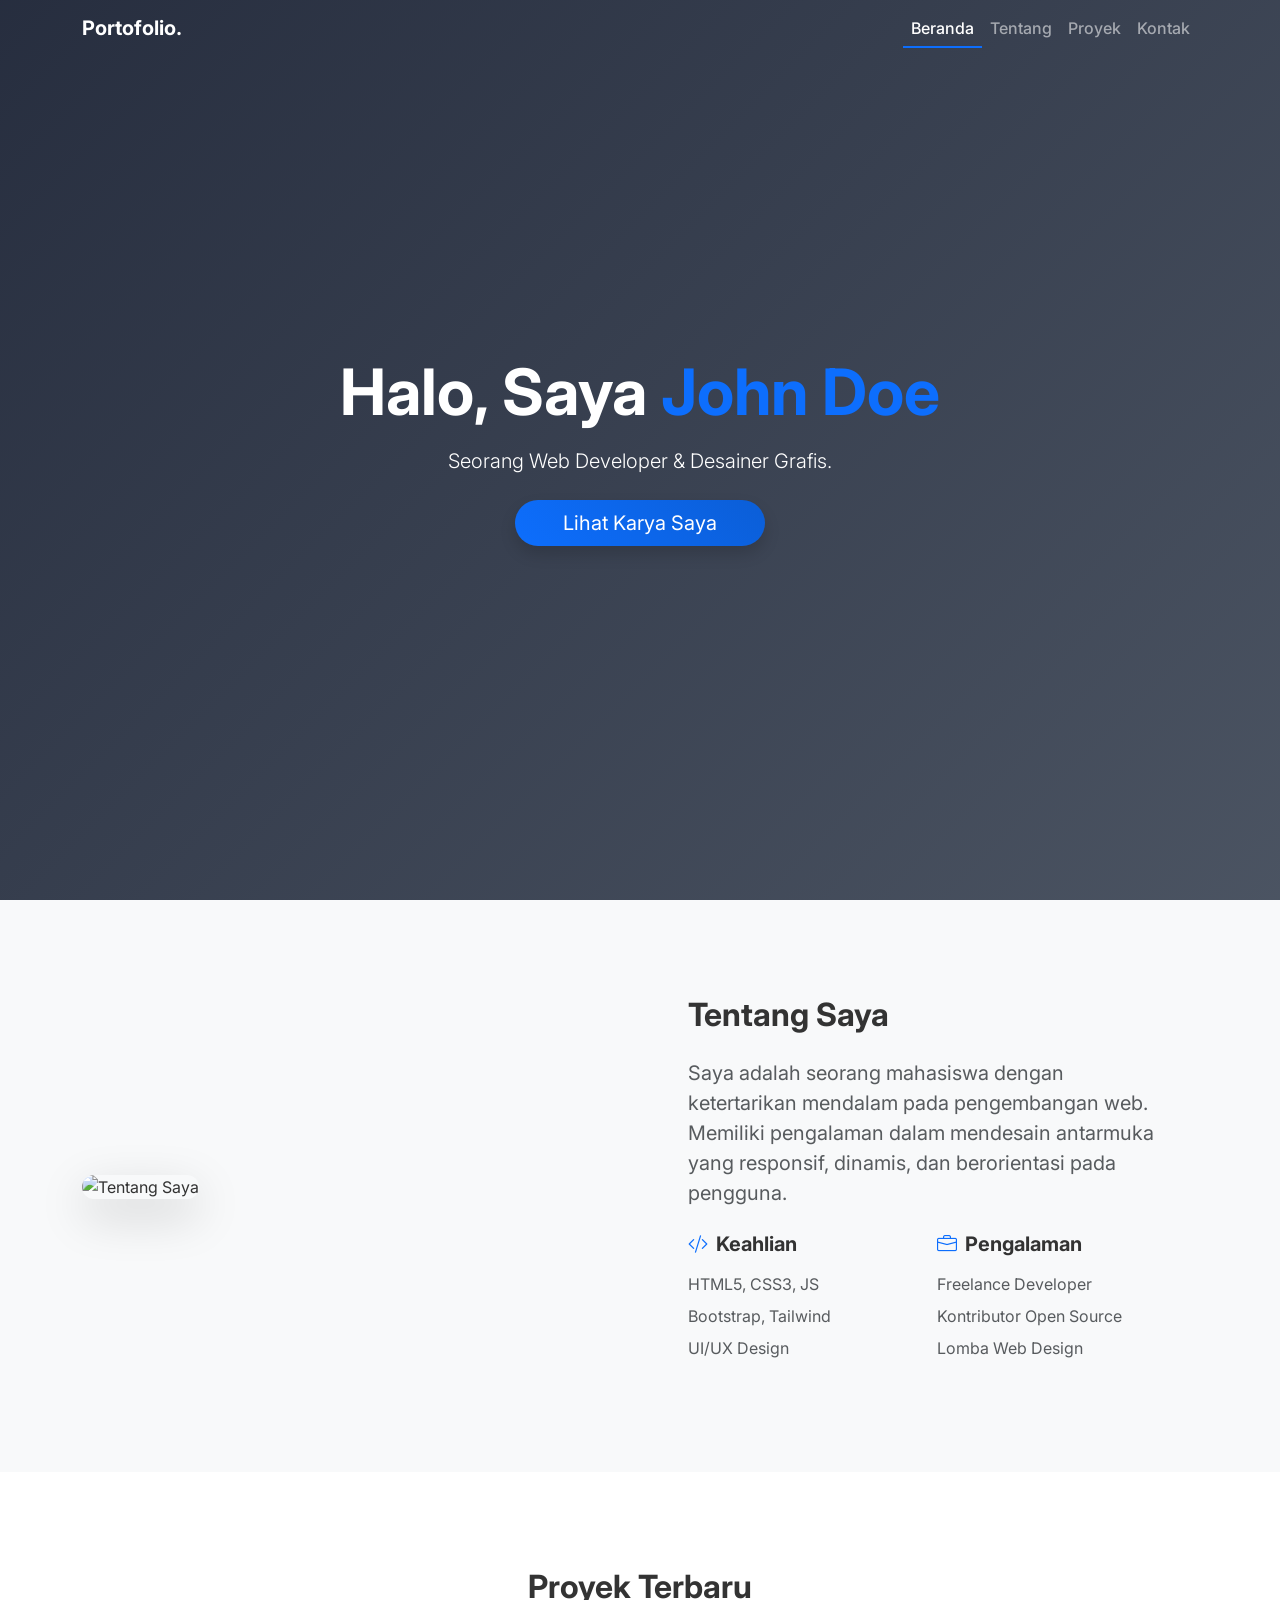
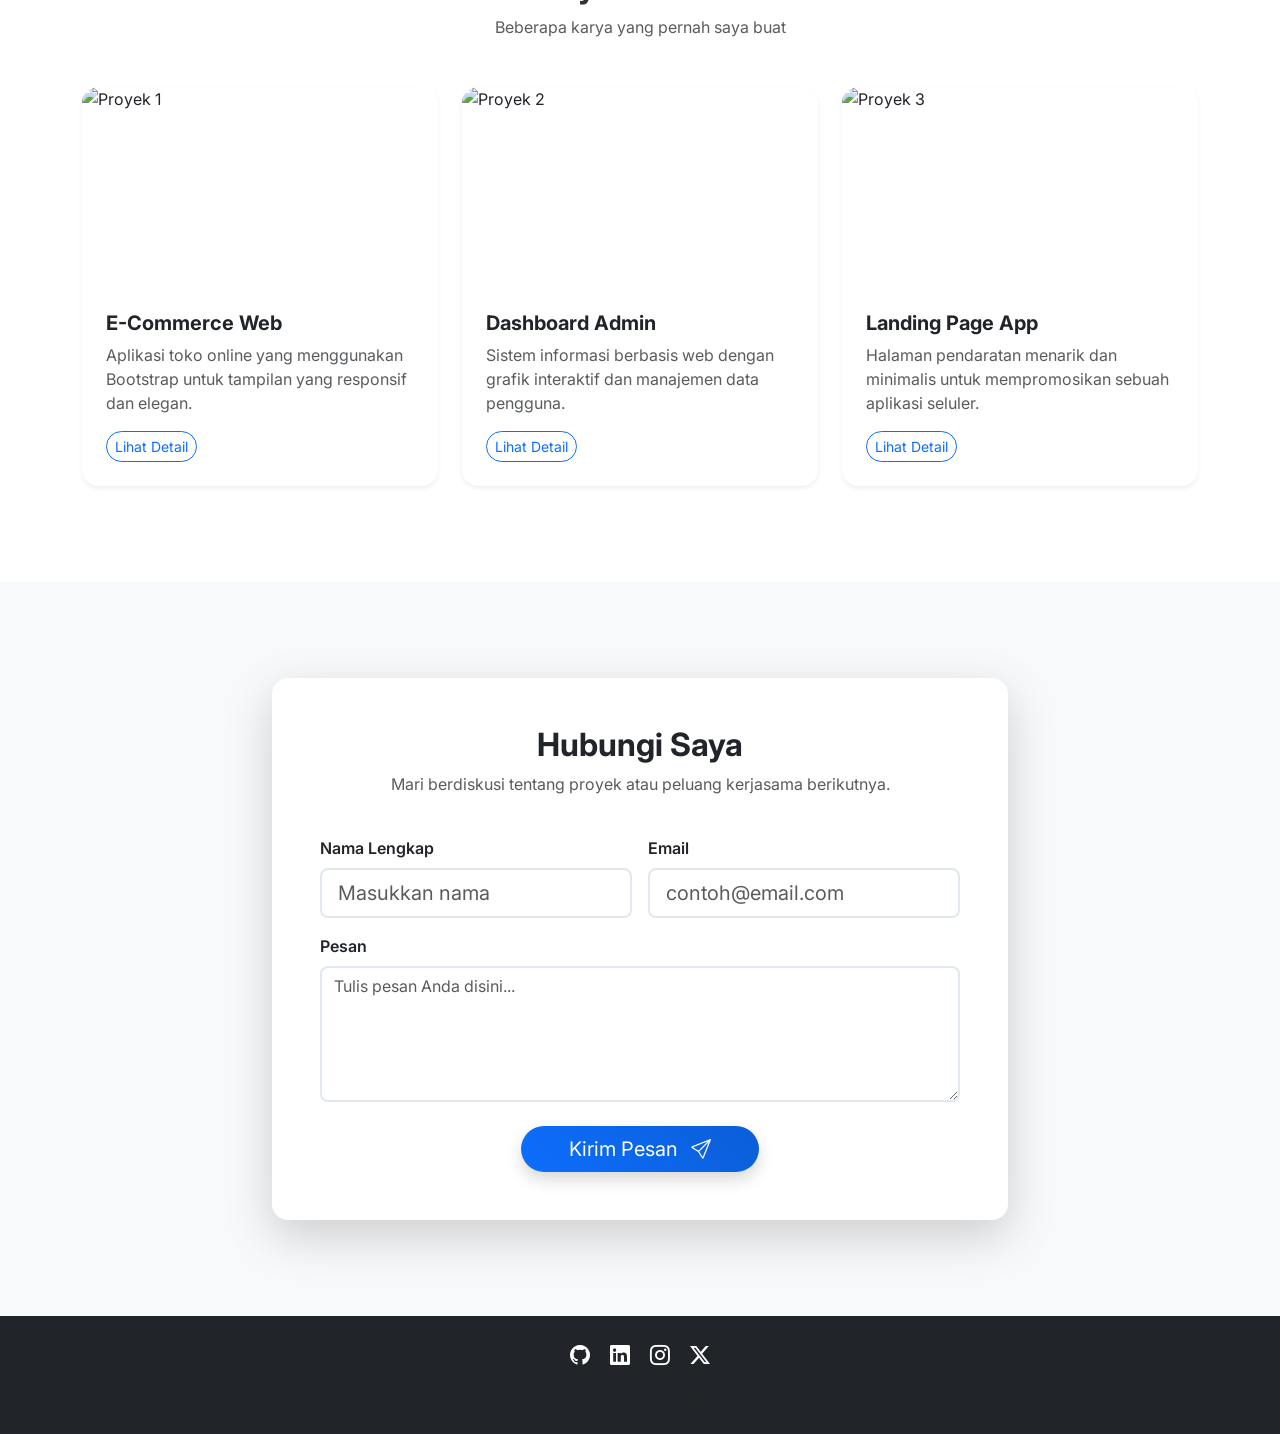
==== tugas-bs/index.html @ e0a5e1d2 "bootstrap" ====
<!DOCTYPE html>
<html lang="id">
<head>
    <meta charset="UTF-8">
    <meta name="viewport" content="width=device-width, initial-scale=1.0">
    <title>Portofolio Pribadi</title>
    <!-- Bootstrap CSS -->
    <link href="https://cdn.jsdelivr.net/npm/bootstrap@5.3.3/dist/css/bootstrap.min.css" rel="stylesheet">
    <!-- Google Fonts -->
    <link href="https://fonts.googleapis.com/css2?family=Inter:wght@300;400;600;700&display=swap" rel="stylesheet">
    <!-- Bootstrap Icons -->
    <link href="https://cdn.jsdelivr.net/npm/bootstrap-icons@1.11.3/font/bootstrap-icons.min.css" rel="stylesheet">
    <!-- AOS CSS for animations -->
    <link href="https://unpkg.com/aos@2.3.1/dist/aos.css" rel="stylesheet">
    <!-- Custom CSS -->
    <link rel="stylesheet" href="style.css">
</head>
<body data-bs-spy="scroll" data-bs-target=".navbar" data-bs-offset="70">

    <!-- Navbar -->
    <nav class="navbar navbar-expand-lg navbar-dark bg-dark fixed-top shadow-sm">
        <div class="container">
            <a class="navbar-brand fw-bold" href="#">Portofolio.</a>
            <button class="navbar-toggler" type="button" data-bs-toggle="collapse" data-bs-target="#navbarNav" aria-controls="navbarNav" aria-expanded="false" aria-label="Toggle navigation">
                <span class="navbar-toggler-icon"></span>
            </button>
            <div class="collapse navbar-collapse" id="navbarNav">
                <ul class="navbar-nav ms-auto">
                    <li class="nav-item">
                        <a class="nav-link active" href="#home">Beranda</a>
                    </li>
                    <li class="nav-item">
                        <a class="nav-link" href="#about">Tentang</a>
                    </li>
                    <li class="nav-item">
                        <a class="nav-link" href="#projects">Proyek</a>
                    </li>
                    <li class="nav-item">
                        <a class="nav-link" href="#contact">Kontak</a>
                    </li>
                </ul>
            </div>
        </div>
    </nav>

    <!-- Hero Section -->
    <section id="home" class="hero-section d-flex align-items-center text-white text-center">
        <div class="container flex-column d-flex align-items-center justify-content-center h-100 position-relative z-1">
            <h1 class="display-3 fw-bold mb-3 slide-up">Halo, Saya <span class="text-primary">John Doe</span></h1>
            <p class="lead mb-4 slide-up delay-1">Seorang Web Developer & Desainer Grafis.</p>
            <a href="#projects" class="btn btn-primary btn-lg rounded-pill px-5 slide-up delay-2 shadow">Lihat Karya Saya</a>
        </div>
        <div class="overlay"></div>
    </section>

    <!-- About Section -->
    <section id="about" class="py-5 bg-light">
        <div class="container py-5">
            <div class="row align-items-center">
                <div class="col-md-6 mb-4 mb-md-0" data-aos="fade-right">
                    <img src="https://images.unsplash.com/photo-1517694712202-14dd9538aa97?ixlib=rb-4.0.3&auto=format&fit=crop&w=600&q=80" alt="Tentang Saya" class="img-fluid rounded-4 shadow-lg">
                </div>
                <div class="col-md-6 px-md-5" data-aos="fade-left">
                    <h2 class="fw-bold mb-4">Tentang Saya</h2>
                    <p class="text-muted fs-5">Saya adalah seorang mahasiswa dengan ketertarikan mendalam pada pengembangan web. Memiliki pengalaman dalam mendesain antarmuka yang responsif, dinamis, dan berorientasi pada pengguna.</p>
                    <div class="row mt-4">
                        <div class="col-6">
                            <h4 class="fw-bold fs-5"><i class="bi bi-code-slash text-primary me-2"></i>Keahlian</h4>
                            <ul class="list-unstyled text-muted mt-3">
                                <li class="mb-2">HTML5, CSS3, JS</li>
                                <li class="mb-2">Bootstrap, Tailwind</li>
                                <li class="mb-2">UI/UX Design</li>
                            </ul>
                        </div>
                        <div class="col-6">
                            <h4 class="fw-bold fs-5"><i class="bi bi-briefcase text-primary me-2"></i>Pengalaman</h4>
                            <ul class="list-unstyled text-muted mt-3">
                                <li class="mb-2">Freelance Developer</li>
                                <li class="mb-2">Kontributor Open Source</li>
                                <li class="mb-2">Lomba Web Design</li>
                            </ul>
                        </div>
                    </div>
                </div>
            </div>
        </div>
    </section>

    <!-- Projects Section -->
    <section id="projects" class="py-5">
        <div class="container py-5">
            <div class="text-center mb-5">
                <h2 class="fw-bold">Proyek Terbaru</h2>
                <p class="text-muted">Beberapa karya yang pernah saya buat</p>
            </div>
            <div class="row g-4">
                <!-- Project 1 -->
                <div class="col-md-4" data-aos="fade-up" data-aos-delay="100">
                    <div class="card h-100 border-0 shadow-sm project-card rounded-4 overflow-hidden">
                        <img src="https://images.unsplash.com/photo-1498050108023-c5249f4df085?ixlib=rb-4.0.3&auto=format&fit=crop&w=600&q=80" class="card-img-top" alt="Proyek 1">
                        <div class="card-body p-4">
                            <h5 class="card-title fw-bold">E-Commerce Web</h5>
                            <p class="card-text text-muted">Aplikasi toko online yang menggunakan Bootstrap untuk tampilan yang responsif dan elegan.</p>
                            <a href="#" class="btn btn-outline-primary rounded-pill btn-sm">Lihat Detail</a>
                        </div>
                    </div>
                </div>
                <!-- Project 2 -->
                <div class="col-md-4" data-aos="fade-up" data-aos-delay="200">
                    <div class="card h-100 border-0 shadow-sm project-card rounded-4 overflow-hidden">
                        <img src="https://images.unsplash.com/photo-1551288049-bebda4e38f71?ixlib=rb-4.0.3&auto=format&fit=crop&w=600&q=80" class="card-img-top" alt="Proyek 2">
                        <div class="card-body p-4">
                            <h5 class="card-title fw-bold">Dashboard Admin</h5>
                            <p class="card-text text-muted">Sistem informasi berbasis web dengan grafik interaktif dan manajemen data pengguna.</p>
                            <a href="#" class="btn btn-outline-primary rounded-pill btn-sm">Lihat Detail</a>
                        </div>
                    </div>
                </div>
                <!-- Project 3 -->
                <div class="col-md-4" data-aos="fade-up" data-aos-delay="300">
                    <div class="card h-100 border-0 shadow-sm project-card rounded-4 overflow-hidden">
                        <img src="https://images.unsplash.com/photo-1555066931-4365d14bab8c?ixlib=rb-4.0.3&auto=format&fit=crop&w=600&q=80" class="card-img-top" alt="Proyek 3">
                        <div class="card-body p-4">
                            <h5 class="card-title fw-bold">Landing Page App</h5>
                            <p class="card-text text-muted">Halaman pendaratan menarik dan minimalis untuk mempromosikan sebuah aplikasi seluler.</p>
                            <a href="#" class="btn btn-outline-primary rounded-pill btn-sm">Lihat Detail</a>
                        </div>
                    </div>
                </div>
            </div>
        </div>
    </section>

    <!-- Contact Section -->
    <section id="contact" class="py-5 bg-light">
        <div class="container py-5">
            <div class="row justify-content-center">
                <div class="col-lg-8" data-aos="zoom-in">
                    <div class="card border-0 shadow-lg rounded-4 p-4 p-md-5">
                        <div class="text-center mb-4">
                            <h2 class="fw-bold">Hubungi Saya</h2>
                            <p class="text-muted">Mari berdiskusi tentang proyek atau peluang kerjasama berikutnya.</p>
                        </div>
                        <form>
                            <div class="row g-3">
                                <div class="col-md-6">
                                    <label for="name" class="form-label fw-semibold">Nama Lengkap</label>
                                    <input type="text" class="form-control form-control-lg rounded-3" id="name" placeholder="Masukkan nama" required>
                                </div>
                                <div class="col-md-6">
                                    <label for="email" class="form-label fw-semibold">Email</label>
                                    <input type="email" class="form-control form-control-lg rounded-3" id="email" placeholder="contoh@email.com" required>
                                </div>
                                <div class="col-12">
                                    <label for="message" class="form-label fw-semibold">Pesan</label>
                                    <textarea class="form-control rounded-3" id="message" rows="5" placeholder="Tulis pesan Anda disini..." required></textarea>
                                </div>
                                <div class="col-12 text-center mt-4">
                                    <button type="submit" class="btn btn-primary btn-lg rounded-pill px-5 shadow">Kirim Pesan <i class="bi bi-send ms-2"></i></button>
                                </div>
                            </div>
                        </form>
                    </div>
                </div>
            </div>
        </div>
    </section>

    <!-- Footer -->
    <footer class="bg-dark text-white py-4 text-center">
        <div class="container">
            <div class="mb-3">
                <a href="#" class="text-white mx-2 fs-5"><i class="bi bi-github"></i></a>
                <a href="#" class="text-white mx-2 fs-5"><i class="bi bi-linkedin"></i></a>
                <a href="#" class="text-white mx-2 fs-5"><i class="bi bi-instagram"></i></a>
                <a href="#" class="text-white mx-2 fs-5"><i class="bi bi-twitter-x"></i></a>
            </div>
            <p class="mb-0 text-muted">&copy; 2026 Portofolio John Doe. Dilindungi Hak Cipta.</p>
        </div>
    </footer>

    <!-- Bootstrap Bundle with Popper -->
    <script src="https://cdn.jsdelivr.net/npm/bootstrap@5.3.3/dist/js/bootstrap.bundle.min.js"></script>
    <!-- AOS JS for animations -->
    <script src="https://unpkg.com/aos@2.3.1/dist/aos.js"></script>
    <script>
        // Initialize AOS
        AOS.init({
            duration: 800,
            once: true,
            offset: 100
        });
    </script>
    
    <!-- Smooth Scroll Custom Script -->
    <script>
        // Navbar transparency change on scroll
        window.addEventListener('scroll', function() {
            var navbar = document.querySelector('.navbar');
            if (window.scrollY > 50) {
                navbar.classList.add('bg-dark', 'shadow-sm');
                navbar.classList.remove('bg-transparent');
            } else {
                navbar.classList.remove('bg-dark', 'shadow-sm');
            }
        });
    </script>
</body>
</html>
---- tugas-bs/style.css ----
/* Base & Typography */
body {
    font-family: 'Inter', sans-serif;
    scroll-behavior: smooth;
    color: #333;
}

/* Nav */
.navbar {
    transition: all 0.3s ease-in-out;
}

.nav-link {
    font-weight: 500;
}

.navbar-nav .nav-link {
    position: relative;
}

.navbar-nav .nav-link::after {
    content: '';
    position: absolute;
    width: 0;
    height: 2px;
    bottom: 0;
    left: 0;
    background-color: #0d6efd;
    transition: width 0.3s ease;
}

.navbar-nav .nav-link:hover::after,
.navbar-nav .nav-link.active::after {
    width: 100%;
}

/* Hero Section */
.hero-section {
    height: 100vh;
    background: url('https://images.unsplash.com/photo-1550439062-609e1531270e?ixlib=rb-4.0.3&auto=format&fit=crop&w=1920&q=80') no-repeat center center/cover;
    position: relative;
    overflow: hidden;
}

.hero-section::before {
    content: '';
    position: absolute;
    top: 0;
    left: 0;
    width: 100%;
    height: 100%;
    background: linear-gradient(135deg, rgba(15, 23, 42, 0.9) 0%, rgba(30, 41, 59, 0.8) 100%);
    z-index: 0;
}

.hero-section .container {
    z-index: 1;
}

/* Animations */
.slide-up {
    animation: slideUp 1s ease forwards;
    opacity: 0;
    transform: translateY(30px);
}

.delay-1 {
    animation-delay: 0.2s;
}

.delay-2 {
    animation-delay: 0.4s;
}

@keyframes slideUp {
    to {
        opacity: 1;
        transform: translateY(0);
    }
}

/* Projects Card Hover Effect */
.project-card {
    transition: transform 0.3s ease, box-shadow 0.3s ease;
}

.project-card:hover {
    transform: translateY(-10px);
    box-shadow: 0 1rem 3rem rgba(0,0,0,.15)!important;
}

.card-img-top {
    height: 200px;
    object-fit: cover;
    transition: transform 0.5s ease;
}

.project-card:hover .card-img-top {
    transform: scale(1.05);
}

/* Custom Primary Button */
.btn-primary {
    background: linear-gradient(45deg, #0d6efd, #0b5ed7);
    border: none;
    transition: all 0.3s ease;
}

.btn-primary:hover {
    box-shadow: 0 0.5rem 1rem rgba(13, 110, 253, 0.4);
    transform: translateY(-2px);
    background: linear-gradient(45deg, #0b5ed7, #0a58ca);
}

/* Interactive inputs */
.form-control {
    border: 2px solid #e2e8f0;
    transition: border-color 0.3s ease, box-shadow 0.3s ease;
}

.form-control:focus {
    border-color: #0d6efd;
    box-shadow: 0 0 0 0.25rem rgba(13, 110, 253, 0.15);
}

/* Footer Icons */
footer a i {
    transition: color 0.3s ease, transform 0.3s ease;
    display: inline-block;
}

footer a:hover i {
    color: #4dabf7;
    transform: translateY(-3px) scale(1.1);
}
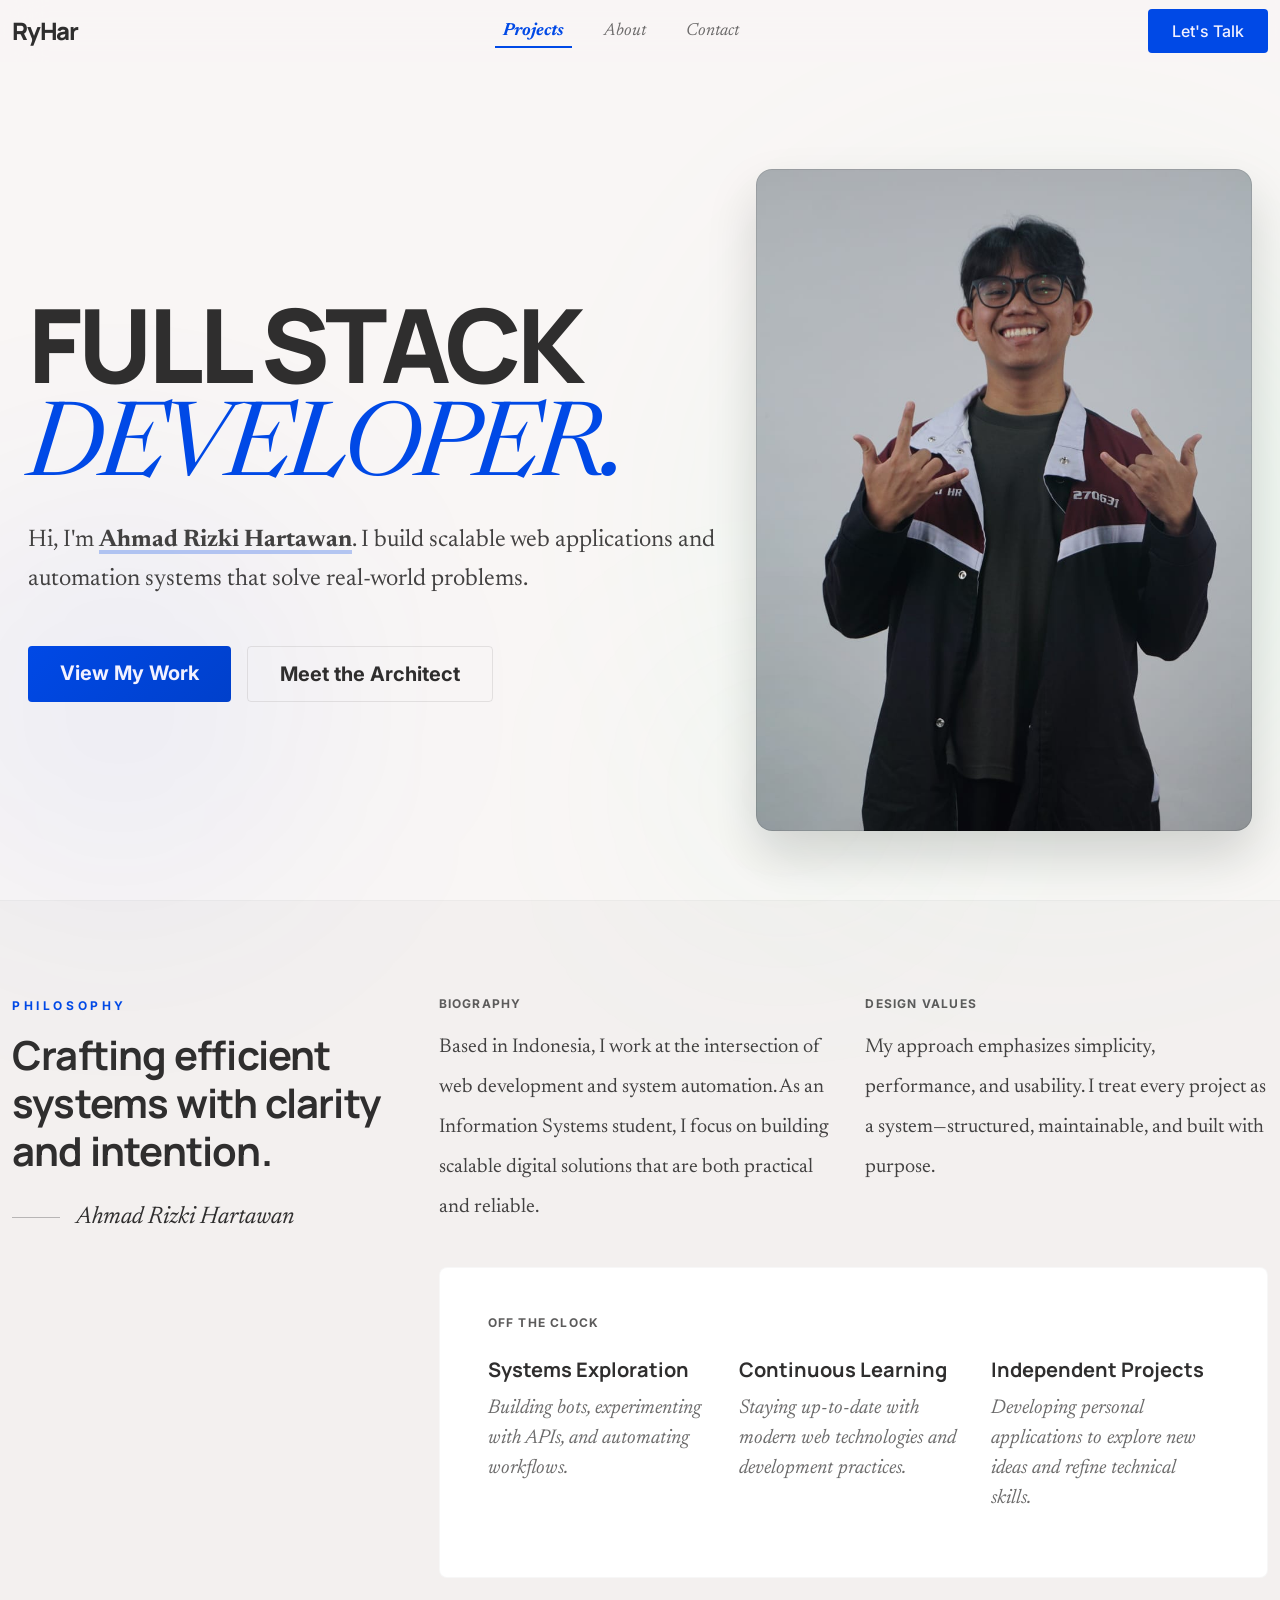
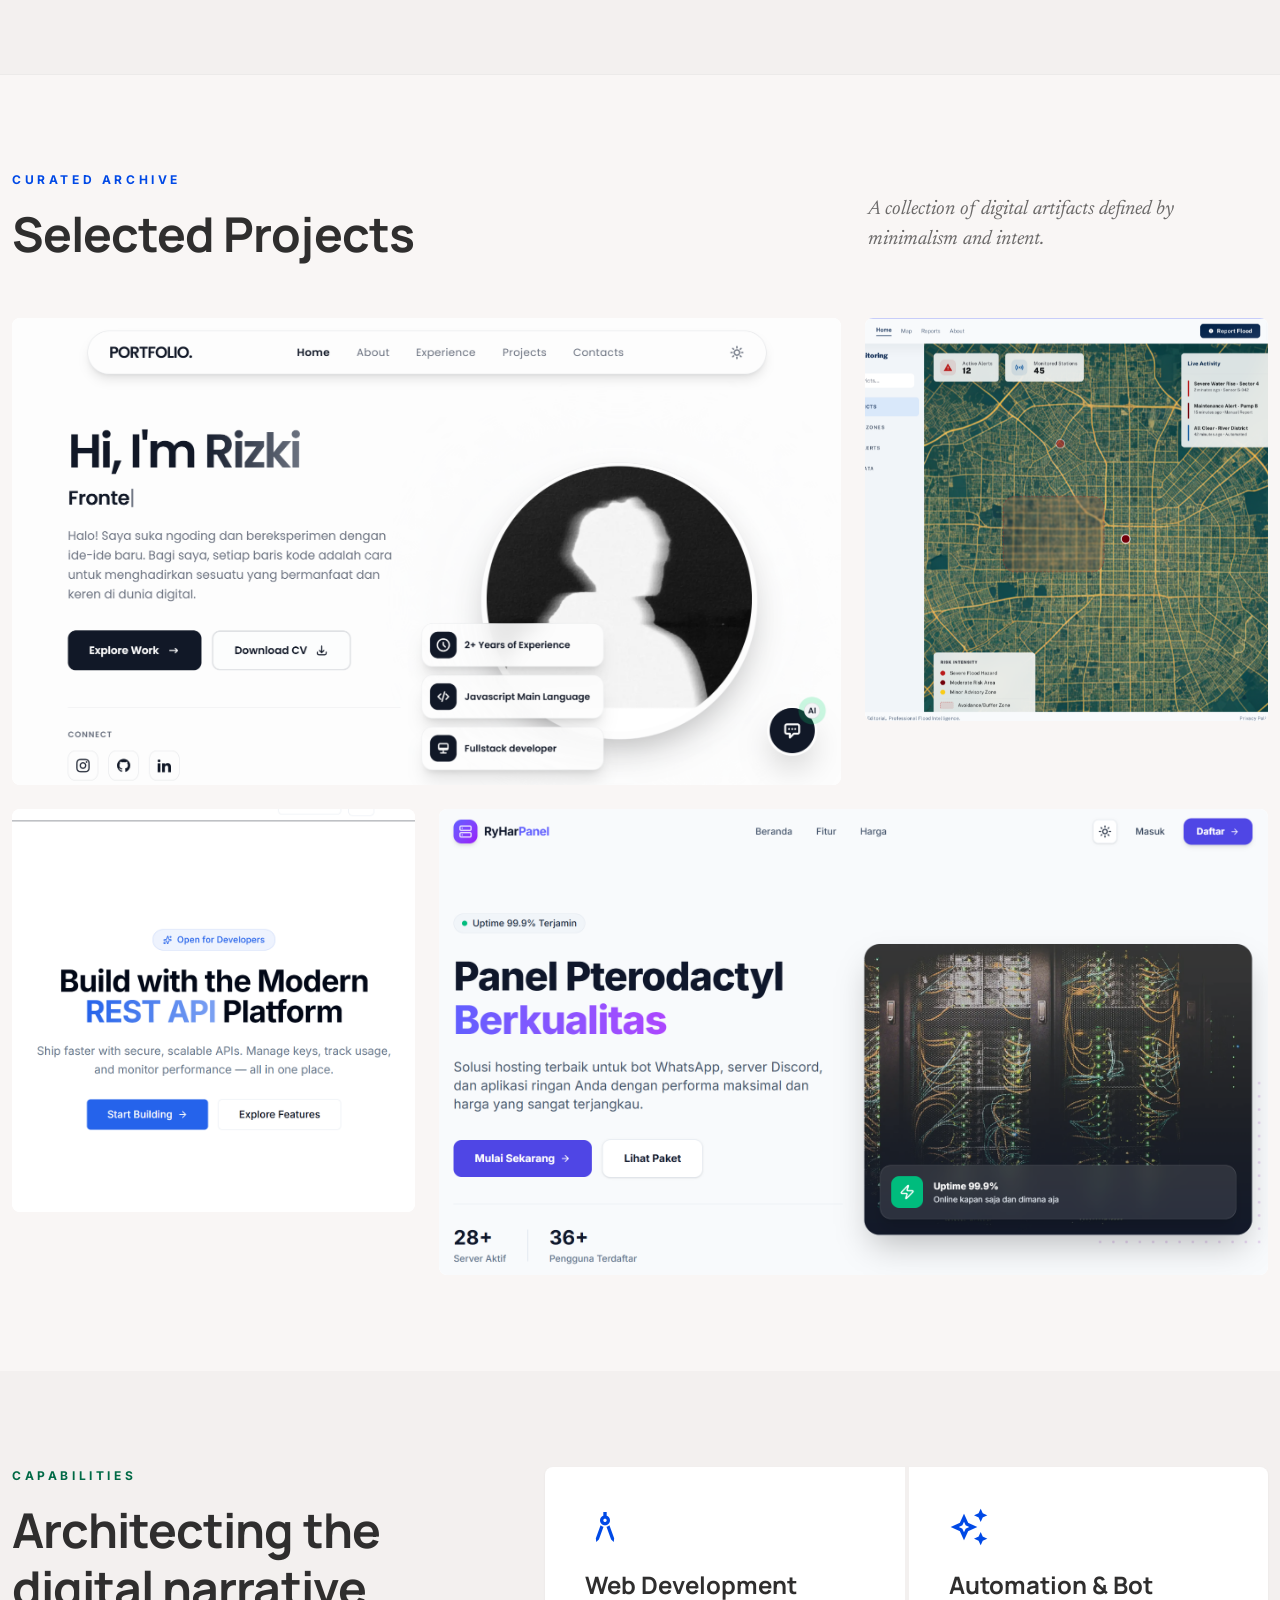
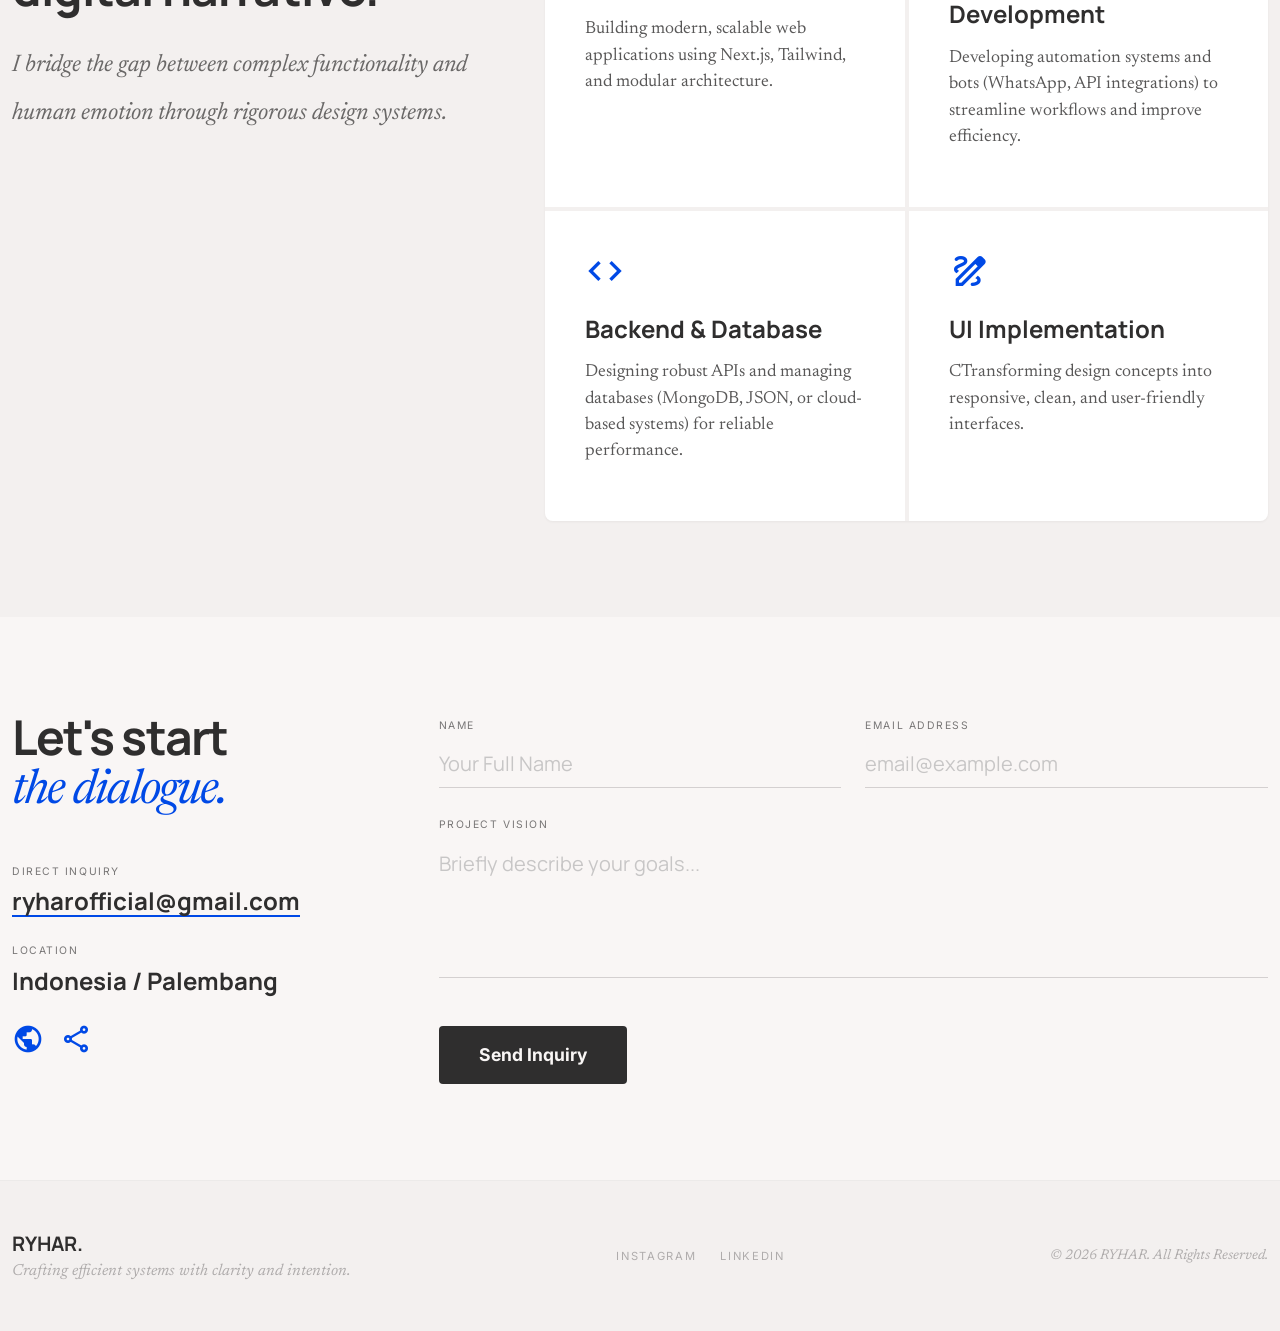
==== commit 26513244: "Tugas Portofolio" ====
--- a/tugas-bs/index.html
+++ b/tugas-bs/index.html
@@ -1,209 +1,297 @@
-<!DOCTYPE html>
-<html lang="id">
-<head>
-    <meta charset="UTF-8">
-    <meta name="viewport" content="width=device-width, initial-scale=1.0">
-    <title>Portofolio Pribadi</title>
-    <!-- Bootstrap CSS -->
-    <link href="https://cdn.jsdelivr.net/npm/bootstrap@5.3.3/dist/css/bootstrap.min.css" rel="stylesheet">
-    <!-- Google Fonts -->
-    <link href="https://fonts.googleapis.com/css2?family=Inter:wght@300;400;600;700&display=swap" rel="stylesheet">
-    <!-- Bootstrap Icons -->
-    <link href="https://cdn.jsdelivr.net/npm/bootstrap-icons@1.11.3/font/bootstrap-icons.min.css" rel="stylesheet">
-    <!-- AOS CSS for animations -->
-    <link href="https://unpkg.com/aos@2.3.1/dist/aos.css" rel="stylesheet">
-    <!-- Custom CSS -->
-    <link rel="stylesheet" href="style.css">
-</head>
-<body data-bs-spy="scroll" data-bs-target=".navbar" data-bs-offset="70">
-
+<!doctype html>
+<html lang="en">
+  <head>
+    <meta charset="UTF-8" />
+    <meta name="viewport" content="width=device-width, initial-scale=1.0" />
+    <title>RyHar | Portofolio Website</title>
+    <link href="https://cdn.jsdelivr.net/npm/bootstrap@5.3.8/dist/css/bootstrap.min.css" rel="stylesheet" integrity="sha384-sRIl4kxILFvY47J16cr9ZwB07vP4J8+LH7qKQnuqkuIAvNWLzeN8tE5YBujZqJLB" crossorigin="anonymous" />
+    <link href="https://fonts.googleapis.com/css2?family=Manrope:wght@400;600;700;800&family=Newsreader:ital,opsz,wght@0,6..72,400;0,6..72,600;1,6..72,400&family=Inter:wght@400;500;600&family=Material+Symbols+Outlined:wght,FILL@100..700,0..1&display=swap" rel="stylesheet" />
+    <link rel="stylesheet" href="style.css" />
+  </head>
+  <body>
     <!-- Navbar -->
-    <nav class="navbar navbar-expand-lg navbar-dark bg-dark fixed-top shadow-sm">
-        <div class="container">
-            <a class="navbar-brand fw-bold" href="#">Portofolio.</a>
-            <button class="navbar-toggler" type="button" data-bs-toggle="collapse" data-bs-target="#navbarNav" aria-controls="navbarNav" aria-expanded="false" aria-label="Toggle navigation">
-                <span class="navbar-toggler-icon"></span>
-            </button>
-            <div class="collapse navbar-collapse" id="navbarNav">
-                <ul class="navbar-nav ms-auto">
-                    <li class="nav-item">
-                        <a class="nav-link active" href="#home">Beranda</a>
-                    </li>
-                    <li class="nav-item">
-                        <a class="nav-link" href="#about">Tentang</a>
-                    </li>
-                    <li class="nav-item">
-                        <a class="nav-link" href="#projects">Proyek</a>
-                    </li>
-                    <li class="nav-item">
-                        <a class="nav-link" href="#contact">Kontak</a>
-                    </li>
-                </ul>
-            </div>
-        </div>
+    <nav class="navbar navbar-expand-md navbar-archive fixed-top">
+      <div class="container" style="max-width: 1440px">
+        <a class="navbar-brand" href="#">RyHar</a>
+        <button class="navbar-toggler" type="button" data-bs-toggle="collapse" data-bs-target="#navbarNav" aria-controls="navbarNav" aria-expanded="false" aria-label="Toggle navigation">
+          <span class="navbar-toggler-icon"></span>
+        </button>
+        <div class="collapse navbar-collapse" id="navbarNav">
+          <ul class="navbar-nav mx-auto gap-4">
+            <li class="nav-item">
+              <a class="nav-link active" href="#projects">Projects</a>
+            </li>
+            <li class="nav-item">
+              <a class="nav-link" href="#about">About</a>
+            </li>
+            <li class="nav-item">
+              <a class="nav-link" href="#contact">Contact</a>
+            </li>
+          </ul>
+          <a href="#contact" class="btn btn-nav">Let's Talk</a>
+        </div>
+      </div>
     </nav>
 
-    <!-- Hero Section -->
-    <section id="home" class="hero-section d-flex align-items-center text-white text-center">
-        <div class="container flex-column d-flex align-items-center justify-content-center h-100 position-relative z-1">
-            <h1 class="display-3 fw-bold mb-3 slide-up">Halo, Saya <span class="text-primary">John Doe</span></h1>
-            <p class="lead mb-4 slide-up delay-1">Seorang Web Developer & Desainer Grafis.</p>
-            <a href="#projects" class="btn btn-primary btn-lg rounded-pill px-5 slide-up delay-2 shadow">Lihat Karya Saya</a>
-        </div>
-        <div class="overlay"></div>
-    </section>
-
-    <!-- About Section -->
-    <section id="about" class="py-5 bg-light">
-        <div class="container py-5">
-            <div class="row align-items-center">
-                <div class="col-md-6 mb-4 mb-md-0" data-aos="fade-right">
-                    <img src="https://images.unsplash.com/photo-1517694712202-14dd9538aa97?ixlib=rb-4.0.3&auto=format&fit=crop&w=600&q=80" alt="Tentang Saya" class="img-fluid rounded-4 shadow-lg">
-                </div>
-                <div class="col-md-6 px-md-5" data-aos="fade-left">
-                    <h2 class="fw-bold mb-4">Tentang Saya</h2>
-                    <p class="text-muted fs-5">Saya adalah seorang mahasiswa dengan ketertarikan mendalam pada pengembangan web. Memiliki pengalaman dalam mendesain antarmuka yang responsif, dinamis, dan berorientasi pada pengguna.</p>
-                    <div class="row mt-4">
-                        <div class="col-6">
-                            <h4 class="fw-bold fs-5"><i class="bi bi-code-slash text-primary me-2"></i>Keahlian</h4>
-                            <ul class="list-unstyled text-muted mt-3">
-                                <li class="mb-2">HTML5, CSS3, JS</li>
-                                <li class="mb-2">Bootstrap, Tailwind</li>
-                                <li class="mb-2">UI/UX Design</li>
-                            </ul>
-                        </div>
-                        <div class="col-6">
-                            <h4 class="fw-bold fs-5"><i class="bi bi-briefcase text-primary me-2"></i>Pengalaman</h4>
-                            <ul class="list-unstyled text-muted mt-3">
-                                <li class="mb-2">Freelance Developer</li>
-                                <li class="mb-2">Kontributor Open Source</li>
-                                <li class="mb-2">Lomba Web Design</li>
-                            </ul>
-                        </div>
-                    </div>
-                </div>
-            </div>
-        </div>
-    </section>
-
-    <!-- Projects Section -->
-    <section id="projects" class="py-5">
-        <div class="container py-5">
-            <div class="text-center mb-5">
-                <h2 class="fw-bold">Proyek Terbaru</h2>
-                <p class="text-muted">Beberapa karya yang pernah saya buat</p>
-            </div>
-            <div class="row g-4">
-                <!-- Project 1 -->
-                <div class="col-md-4" data-aos="fade-up" data-aos-delay="100">
-                    <div class="card h-100 border-0 shadow-sm project-card rounded-4 overflow-hidden">
-                        <img src="https://images.unsplash.com/photo-1498050108023-c5249f4df085?ixlib=rb-4.0.3&auto=format&fit=crop&w=600&q=80" class="card-img-top" alt="Proyek 1">
-                        <div class="card-body p-4">
-                            <h5 class="card-title fw-bold">E-Commerce Web</h5>
-                            <p class="card-text text-muted">Aplikasi toko online yang menggunakan Bootstrap untuk tampilan yang responsif dan elegan.</p>
-                            <a href="#" class="btn btn-outline-primary rounded-pill btn-sm">Lihat Detail</a>
-                        </div>
-                    </div>
-                </div>
-                <!-- Project 2 -->
-                <div class="col-md-4" data-aos="fade-up" data-aos-delay="200">
-                    <div class="card h-100 border-0 shadow-sm project-card rounded-4 overflow-hidden">
-                        <img src="https://images.unsplash.com/photo-1551288049-bebda4e38f71?ixlib=rb-4.0.3&auto=format&fit=crop&w=600&q=80" class="card-img-top" alt="Proyek 2">
-                        <div class="card-body p-4">
-                            <h5 class="card-title fw-bold">Dashboard Admin</h5>
-                            <p class="card-text text-muted">Sistem informasi berbasis web dengan grafik interaktif dan manajemen data pengguna.</p>
-                            <a href="#" class="btn btn-outline-primary rounded-pill btn-sm">Lihat Detail</a>
-                        </div>
-                    </div>
-                </div>
-                <!-- Project 3 -->
-                <div class="col-md-4" data-aos="fade-up" data-aos-delay="300">
-                    <div class="card h-100 border-0 shadow-sm project-card rounded-4 overflow-hidden">
-                        <img src="https://images.unsplash.com/photo-1555066931-4365d14bab8c?ixlib=rb-4.0.3&auto=format&fit=crop&w=600&q=80" class="card-img-top" alt="Proyek 3">
-                        <div class="card-body p-4">
-                            <h5 class="card-title fw-bold">Landing Page App</h5>
-                            <p class="card-text text-muted">Halaman pendaratan menarik dan minimalis untuk mempromosikan sebuah aplikasi seluler.</p>
-                            <a href="#" class="btn btn-outline-primary rounded-pill btn-sm">Lihat Detail</a>
-                        </div>
-                    </div>
-                </div>
-            </div>
-        </div>
-    </section>
-
-    <!-- Contact Section -->
-    <section id="contact" class="py-5 bg-light">
-        <div class="container py-5">
-            <div class="row justify-content-center">
-                <div class="col-lg-8" data-aos="zoom-in">
-                    <div class="card border-0 shadow-lg rounded-4 p-4 p-md-5">
-                        <div class="text-center mb-4">
-                            <h2 class="fw-bold">Hubungi Saya</h2>
-                            <p class="text-muted">Mari berdiskusi tentang proyek atau peluang kerjasama berikutnya.</p>
-                        </div>
-                        <form>
-                            <div class="row g-3">
-                                <div class="col-md-6">
-                                    <label for="name" class="form-label fw-semibold">Nama Lengkap</label>
-                                    <input type="text" class="form-control form-control-lg rounded-3" id="name" placeholder="Masukkan nama" required>
-                                </div>
-                                <div class="col-md-6">
-                                    <label for="email" class="form-label fw-semibold">Email</label>
-                                    <input type="email" class="form-control form-control-lg rounded-3" id="email" placeholder="contoh@email.com" required>
-                                </div>
-                                <div class="col-12">
-                                    <label for="message" class="form-label fw-semibold">Pesan</label>
-                                    <textarea class="form-control rounded-3" id="message" rows="5" placeholder="Tulis pesan Anda disini..." required></textarea>
-                                </div>
-                                <div class="col-12 text-center mt-4">
-                                    <button type="submit" class="btn btn-primary btn-lg rounded-pill px-5 shadow">Kirim Pesan <i class="bi bi-send ms-2"></i></button>
-                                </div>
-                            </div>
-                        </form>
-                    </div>
-                </div>
-            </div>
-        </div>
-    </section>
+    <main>
+      <!-- Hero Section -->
+      <section class="hero-section d-flex align-items-center position-relative px-3">
+        <div class="container" style="max-width: 1440px">
+          <div class="row align-items-center gy-5">
+            <div class="col-lg-7 position-relative" style="z-index: 1">
+              <h1 class="hero-title mb-4">
+                FULL STACK <br />
+                <span class="accent">DEVELOPER.</span>
+              </h1>
+              <p class="hero-subtitle mb-5">
+                Hi, I'm
+                <span class="name-highlight">Ahmad Rizki Hartawan</span>. I build scalable web applications and automation systems that solve real-world problems.
+              </p>
+              <div class="d-flex flex-column flex-sm-row gap-3">
+                <a href="#projects" class="btn btn-primary-archive btn-lg text-center">View My Work</a>
+                <a href="#about" class="btn btn-outline-archive btn-lg text-center">Meet the Architect</a>
+              </div>
+            </div>
+            <div class="col-lg-5 position-relative" style="z-index: 1">
+              <div class="hero-image">
+                <img src="./image//hero.png" alt="Julian Thorne Professional Portrait" class="img-fluid" />
+                <div class="position-absolute top-0 start-0 w-100 h-100" style="box-shadow: inset 0 0 0 1px rgba(0, 0, 0, 0.1); border-radius: 1rem"></div>
+              </div>
+              <div class="hero-bg-blob" style="width: 8rem; height: 8rem; background: rgba(116, 251, 187, 0.2); bottom: -1.5rem; left: -1.5rem"></div>
+            </div>
+          </div>
+        </div>
+        <!-- Background blobs -->
+        <div class="hero-bg-blob" style="width: 600px; height: 600px; background: rgba(116, 251, 187, 0.1); right: -80px; top: 25%"></div>
+        <div class="hero-bg-blob" style="width: 400px; height: 400px; background: rgba(0, 73, 230, 0.05); left: -80px; bottom: 0"></div>
+      </section>
+
+      <!-- About Section -->
+      <section class="about-section py-5" id="about">
+        <div class="container py-5" style="max-width: 1440px">
+          <div class="row gy-5">
+            <div class="col-lg-4">
+              <div class="about-sticky" style="position: sticky; top: 8rem">
+                <span class="section-label d-block mb-3">Philosophy</span>
+                <h2 class="section-title display-6 mb-4">Crafting efficient systems with clarity and intention.</h2>
+                <div class="d-flex align-items-center gap-3">
+                  <div style="width: 3rem; height: 1px; background: var(--on-background); opacity: 0.3"></div>
+                  <p class="font-body fst-italic fs-4 mb-0">Ahmad Rizki Hartawan</p>
+                </div>
+              </div>
+            </div>
+            <div class="col-lg-8">
+              <div class="row gy-4 mb-4">
+                <div class="col-md-6">
+                  <h3 class="about-sub-title mb-3">Biography</h3>
+                  <p class="fs-5 lh-lg" style="opacity: 0.9">Based in Indonesia, I work at the intersection of web development and system automation. As an Information Systems student, I focus on building scalable digital solutions that are both practical and reliable.</p>
+                </div>
+                <div class="col-md-6">
+                  <h3 class="about-sub-title mb-3">Design Values</h3>
+                  <p class="fs-5 lh-lg" style="opacity: 0.9">My approach emphasizes simplicity, performance, and usability. I treat every project as a system—structured, maintainable, and built with purpose.</p>
+                </div>
+              </div>
+              <div class="about-card p-4 p-lg-5">
+                <h3 class="about-sub-title mb-4">Off the Clock</h3>
+                <div class="row gy-4">
+                  <div class="col-sm-4">
+                    <p class="font-headline fw-bold fs-5 mb-2">Systems Exploration</p>
+                    <p class="fst-italic fs-5" style="opacity: 0.7">Building bots, experimenting with APIs, and automating workflows.</p>
+                  </div>
+                  <div class="col-sm-4">
+                    <p class="font-headline fw-bold fs-5 mb-2">Continuous Learning</p>
+                    <p class="fst-italic fs-5" style="opacity: 0.7">Staying up-to-date with modern web technologies and development practices.</p>
+                  </div>
+                  <div class="col-sm-4">
+                    <p class="font-headline fw-bold fs-5 mb-2">Independent Projects</p>
+                    <p class="fst-italic fs-5" style="opacity: 0.7">Developing personal applications to explore new ideas and refine technical skills.</p>
+                  </div>
+                </div>
+              </div>
+            </div>
+          </div>
+        </div>
+      </section>
+
+      <!-- Selected Projects -->
+      <section class="py-5" id="projects" style="background: var(--surface)">
+        <div class="container py-5" style="max-width: 1440px">
+          <div class="d-flex flex-column flex-md-row justify-content-between align-items-md-end mb-5 gap-3">
+            <div style="max-width: 500px">
+              <span class="section-label d-block mb-3">Curated Archive</span>
+              <h2 class="section-title display-5">Selected Projects</h2>
+            </div>
+            <p class="fs-5 fst-italic" style="max-width: 400px; opacity: 0.7">A collection of digital artifacts defined by minimalism and intent.</p>
+          </div>
+          <div class="row g-4">
+            <!-- Project 1 (Large) -->
+            <a href="https://ryhar.my.id/" target="_blank" class="col-md-8">
+              <div class="project-card">
+                <div class="project-large overflow-hidden">
+                  <img src="./image/portofolio.png" alt="Clean minimalist web interface" />
+                </div>
+                <div class="project-overlay p-4 p-lg-5">
+                  <span class="project-tag mb-2">Portofolio Website</span>
+                  <h3 class="fs-2">Ahmad Rizki Hartawan</h3>
+                </div>
+              </div>
+            </a>
+            <!-- Project 2 (Small) -->
+            <a href="https://sibanjir.ryhar.my.id/" target="_blank" class="col-md-4">
+              <div class="project-card">
+                <div class="project-square overflow-hidden">
+                  <img src="./image/sibanjir.png" alt="Mobile app design" />
+                </div>
+                <div class="project-overlay">
+                  <span class="project-tag mb-2">SiBanjir Website</span>
+                  <h3 class="fs-4">SiBanjir</h3>
+                </div>
+              </div>
+            </a>
+            <!-- Project 3 (Small) -->
+            <a href="https://dash.ryhar.my.id/" target="_blank" class="col-md-4">
+              <div class="project-card">
+                <div class="project-square overflow-hidden">
+                  <img src="./image/ryhar-api.png" alt="Minimalist typography poster" />
+                </div>
+                <div class="project-overlay">
+                  <span class="project-tag mb-2">RESTful API</span>
+                  <h3 class="fs-4">RyHar API</h3>
+                </div>
+              </div>
+            </a>
+            <!-- Project 4 (Large) -->
+            <a href="https://ryhar-panel.my.id/" target="_blank" class="col-md-8">
+              <div class="project-card">
+                <div class="project-large overflow-hidden">
+                  <img src="./image/ryhar-panel.png" alt="Interior architectural design" />
+                </div>
+                <div class="project-overlay p-4 p-lg-5">
+                  <span class="project-tag mb-2">Panel Monitor</span>
+                  <h3 class="fs-2">RyHar Panel</h3>
+                </div>
+              </div>
+            </a>
+          </div>
+        </div>
+      </section>
+
+      <!-- Services Section -->
+      <section class="services-section py-5" id="services">
+        <div class="container py-5" style="max-width: 1440px">
+          <div class="row gy-5">
+            <div class="col-lg-5">
+              <span class="section-label secondary d-block mb-3">Capabilities</span>
+              <h2 class="section-title display-5 mb-4">Architecting the digital narrative.</h2>
+              <p class="fs-4 fst-italic lh-lg" style="opacity: 0.7">I bridge the gap between complex functionality and human emotion through rigorous design systems.</p>
+            </div>
+            <div class="col-lg-7">
+              <div class="services-grid">
+                <div class="row g-1">
+                  <div class="col-sm-6">
+                    <div class="service-card">
+                      <span class="material-symbols-outlined mb-4">architecture</span>
+                      <h4 class="mb-3">Web Development</h4>
+                      <p>Building modern, scalable web applications using Next.js, Tailwind, and modular architecture.</p>
+                    </div>
+                  </div>
+                  <div class="col-sm-6">
+                    <div class="service-card">
+                      <span class="material-symbols-outlined mb-4">auto_awesome</span>
+                      <h4 class="mb-3">Automation & Bot Development</h4>
+                      <p>Developing automation systems and bots (WhatsApp, API integrations) to streamline workflows and improve efficiency.</p>
+                    </div>
+                  </div>
+                  <div class="col-sm-6">
+                    <div class="service-card">
+                      <span class="material-symbols-outlined mb-4">code</span>
+                      <h4 class="mb-3">Backend & Database</h4>
+                      <p>Designing robust APIs and managing databases (MongoDB, JSON, or cloud-based systems) for reliable performance.</p>
+                    </div>
+                  </div>
+                  <div class="col-sm-6">
+                    <div class="service-card">
+                      <span class="material-symbols-outlined mb-4">draw</span>
+                      <h4 class="mb-3">UI Implementation</h4>
+                      <p>CTransforming design concepts into responsive, clean, and user-friendly interfaces.</p>
+                    </div>
+                  </div>
+                </div>
+              </div>
+            </div>
+          </div>
+        </div>
+      </section>
+
+      <!-- Contact Section -->
+      <section class="py-5" id="contact" style="background: var(--surface)">
+        <div class="container py-5" style="max-width: 1440px">
+          <div class="row gy-5">
+            <div class="col-lg-4">
+              <h2 class="contact-title display-5 font-headline fw-bold mb-4" style="letter-spacing: -0.04em; line-height: 1">
+                Let's start <br />
+                <span class="accent">the dialogue.</span>
+              </h2>
+              <div class="mt-5">
+                <div class="mb-4">
+                  <p class="form-label-custom mb-1">Direct Inquiry</p>
+                  <a class="fs-4 font-headline fw-bold editorial-underline" href="mailto:hello@jthorne.archive">ryharofficial@gmail.com</a>
+                </div>
+                <div class="mb-4">
+                  <p class="form-label-custom mb-1">Location</p>
+                  <p class="fs-4 font-headline fw-bold mb-0">Indonesia / Palembang</p>
+                </div>
+                <div class="d-flex gap-3">
+                  <a href="#" style="color: var(--primary); transition: color 0.3s">
+                    <span class="material-symbols-outlined fs-2">public</span>
+                  </a>
+                  <a href="#" style="color: var(--primary); transition: color 0.3s">
+                    <span class="material-symbols-outlined fs-2">share</span>
+                  </a>
+                </div>
+              </div>
+            </div>
+            <div class="col-lg-8">
+              <form>
+                <div class="row g-4 mb-4">
+                  <div class="col-md-6">
+                    <label class="form-label form-label-custom">Name</label>
+                    <input type="text" class="form-control form-underline" placeholder="Your Full Name" />
+                  </div>
+                  <div class="col-md-6">
+                    <label class="form-label form-label-custom">Email Address</label>
+                    <input type="email" class="form-control form-underline" placeholder="email@example.com" />
+                  </div>
+                </div>
+                <div class="mb-5">
+                  <label class="form-label form-label-custom">Project Vision</label>
+                  <textarea class="form-control form-underline" rows="4" placeholder="Briefly describe your goals..." style="resize: none"></textarea>
+                </div>
+                <button type="submit" class="btn btn-dark-archive">Send Inquiry</button>
+              </form>
+            </div>
+          </div>
+        </div>
+      </section>
+    </main>
 
     <!-- Footer -->
-    <footer class="bg-dark text-white py-4 text-center">
-        <div class="container">
-            <div class="mb-3">
-                <a href="#" class="text-white mx-2 fs-5"><i class="bi bi-github"></i></a>
-                <a href="#" class="text-white mx-2 fs-5"><i class="bi bi-linkedin"></i></a>
-                <a href="#" class="text-white mx-2 fs-5"><i class="bi bi-instagram"></i></a>
-                <a href="#" class="text-white mx-2 fs-5"><i class="bi bi-twitter-x"></i></a>
-            </div>
-            <p class="mb-0 text-muted">&copy; 2026 Portofolio John Doe. Dilindungi Hak Cipta.</p>
-        </div>
+    <footer class="footer-archive py-5">
+      <div class="container" style="max-width: 1440px">
+        <div class="d-flex flex-column flex-md-row justify-content-between align-items-center gap-4">
+          <div class="text-center text-md-start">
+            <span class="font-headline fw-bold fs-5" style="color: var(--on-background)">RYHAR.</span>
+            <p class="font-body fst-italic mb-0" style="color: var(--outline-variant)">Crafting efficient systems with clarity and intention.</p>
+          </div>
+          <div class="d-flex gap-4">
+            <a href="https://www.instagram.com/rizki_hr4/">Instagram</a>
+            <a href="https://www.linkedin.com/in/rizkihartawan/">LinkedIn</a>
+          </div>
+          <p class="font-body fst-italic mb-0" style="color: var(--outline-variant); font-size: 0.875rem">&copy; 2026 RYHAR. All Rights Reserved.</p>
+        </div>
+      </div>
     </footer>
 
-    <!-- Bootstrap Bundle with Popper -->
-    <script src="https://cdn.jsdelivr.net/npm/bootstrap@5.3.3/dist/js/bootstrap.bundle.min.js"></script>
-    <!-- AOS JS for animations -->
-    <script src="https://unpkg.com/aos@2.3.1/dist/aos.js"></script>
-    <script>
-        // Initialize AOS
-        AOS.init({
-            duration: 800,
-            once: true,
-            offset: 100
-        });
-    </script>
-    
-    <!-- Smooth Scroll Custom Script -->
-    <script>
-        // Navbar transparency change on scroll
-        window.addEventListener('scroll', function() {
-            var navbar = document.querySelector('.navbar');
-            if (window.scrollY > 50) {
-                navbar.classList.add('bg-dark', 'shadow-sm');
-                navbar.classList.remove('bg-transparent');
-            } else {
-                navbar.classList.remove('bg-dark', 'shadow-sm');
-            }
-        });
-    </script>
-</body>
+    <script src="https://cdn.jsdelivr.net/npm/bootstrap@5.3.8/dist/js/bootstrap.bundle.min.js" integrity="sha384-FKyoEForCGlyvwx9Hj09JcYn3nv7wiPVlz7YYwJrWVcXK/BmnVDxM+D2scQbITxI" crossorigin="anonymous"></script>
+  </body>
 </html>
--- a/tugas-bs/style.css
+++ b/tugas-bs/style.css
@@ -1,135 +1,445 @@
-/* Base & Typography */
+:root {
+  --primary: #0049e6;
+  --primary-dim: #0040cb;
+  --secondary: #006945;
+  --secondary-container: #74fbbb;
+  --on-primary: #f2f1ff;
+  --on-background: #2f2e2e;
+  --surface: #f9f6f5;
+  --surface-container-low: #f3f0ef;
+  --surface-container-lowest: #ffffff;
+  --surface-container: #eae7e7;
+  --surface-container-high: #e5e2e1;
+  --outline: #787676;
+  --outline-variant: #afacac;
+  --on-surface-variant: #5c5b5b;
+}
+
 body {
-    font-family: 'Inter', sans-serif;
-    scroll-behavior: smooth;
-    color: #333;
-}
-
-/* Nav */
-.navbar {
-    transition: all 0.3s ease-in-out;
-}
-
-.nav-link {
-    font-weight: 500;
-}
-
-.navbar-nav .nav-link {
-    position: relative;
-}
-
-.navbar-nav .nav-link::after {
-    content: '';
-    position: absolute;
-    width: 0;
-    height: 2px;
-    bottom: 0;
-    left: 0;
-    background-color: #0d6efd;
-    transition: width 0.3s ease;
-}
-
-.navbar-nav .nav-link:hover::after,
-.navbar-nav .nav-link.active::after {
-    width: 100%;
-}
-
-/* Hero Section */
+  font-family: "Newsreader", serif;
+  background-color: var(--surface);
+  color: var(--on-background);
+  overflow-x: hidden;
+}
+
+::selection {
+  background-color: var(--primary);
+  color: var(--on-primary);
+}
+
+.font-headline {
+  font-family: "Manrope", sans-serif;
+}
+
+.font-label {
+  font-family: "Inter", sans-serif;
+}
+
+.font-body {
+  font-family: "Newsreader", serif;
+}
+
+/* Navbar */
+.navbar-archive {
+  background: rgba(249, 246, 245, 0.8) !important;
+  backdrop-filter: blur(20px);
+  -webkit-backdrop-filter: blur(20px);
+  border: none;
+}
+
+.navbar-archive .navbar-brand {
+  font-family: "Manrope", sans-serif;
+  font-weight: 800;
+  font-size: 1.5rem;
+  letter-spacing: -0.05em;
+  color: var(--on-background);
+}
+
+.navbar-archive .nav-link {
+  font-family: "Newsreader", serif;
+  font-style: italic;
+  font-size: 1.1rem;
+  color: var(--on-background);
+  opacity: 0.7;
+  transition: opacity 0.3s;
+}
+
+.navbar-archive .nav-link:hover,
+.navbar-archive .nav-link.active {
+  opacity: 1;
+  color: var(--primary);
+}
+
+.navbar-archive .nav-link.active {
+  font-weight: 700;
+  border-bottom: 2px solid var(--primary);
+  padding-bottom: 2px;
+}
+
+/* Buttons */
+.btn-primary-archive {
+  background: linear-gradient(135deg, var(--primary), var(--primary-dim));
+  color: var(--on-primary);
+  border: none;
+  border-radius: 0.25rem;
+  font-family: "Inter", sans-serif;
+  font-weight: 700;
+  padding: 0.75rem 2rem;
+  transition: all 0.3s;
+}
+
+.btn-primary-archive:hover {
+  box-shadow: 0 10px 30px rgba(0, 73, 230, 0.3);
+  transform: scale(1.02);
+  color: var(--on-primary);
+}
+
+.btn-outline-archive {
+  border: 1px solid rgba(175, 172, 172, 0.3);
+  background: transparent;
+  color: var(--on-background);
+  border-radius: 0.25rem;
+  font-family: "Inter", sans-serif;
+  font-weight: 700;
+  padding: 0.75rem 2rem;
+  transition: all 0.3s;
+}
+
+.btn-outline-archive:hover {
+  background-color: var(--surface-container-low);
+}
+
+.btn-dark-archive {
+  background-color: var(--on-background);
+  color: var(--surface);
+  border: none;
+  border-radius: 0.25rem;
+  font-family: "Inter", sans-serif;
+  font-weight: 700;
+  padding: 1rem 2.5rem;
+  font-size: 1.1rem;
+  transition: all 0.3s;
+}
+
+.btn-dark-archive:hover {
+  background-color: var(--primary);
+  color: var(--on-primary);
+}
+
+.btn-nav {
+  background: var(--primary);
+  color: var(--on-primary);
+  border: none;
+  border-radius: 0.25rem;
+  font-family: "Inter", sans-serif;
+  font-weight: 500;
+  padding: 0.625rem 1.5rem;
+  transition: all 0.3s;
+}
+
+.btn-nav:hover {
+  background: var(--primary-dim);
+  color: var(--on-primary);
+  transform: scale(1.02);
+}
+
+/* Hero */
 .hero-section {
-    height: 100vh;
-    background: url('https://images.unsplash.com/photo-1550439062-609e1531270e?ixlib=rb-4.0.3&auto=format&fit=crop&w=1920&q=80') no-repeat center center/cover;
-    position: relative;
-    overflow: hidden;
-}
-
-.hero-section::before {
-    content: '';
-    position: absolute;
-    top: 0;
-    left: 0;
-    width: 100%;
-    height: 100%;
-    background: linear-gradient(135deg, rgba(15, 23, 42, 0.9) 0%, rgba(30, 41, 59, 0.8) 100%);
-    z-index: 0;
-}
-
-.hero-section .container {
-    z-index: 1;
-}
-
-/* Animations */
-.slide-up {
-    animation: slideUp 1s ease forwards;
-    opacity: 0;
-    transform: translateY(30px);
-}
-
-.delay-1 {
-    animation-delay: 0.2s;
-}
-
-.delay-2 {
-    animation-delay: 0.4s;
-}
-
-@keyframes slideUp {
-    to {
-        opacity: 1;
-        transform: translateY(0);
-    }
-}
-
-/* Projects Card Hover Effect */
+  min-height: 100vh;
+  padding-top: 100px;
+  position: relative;
+}
+
+.hero-title {
+  font-family: "Manrope", sans-serif;
+  font-weight: 800;
+  font-size: clamp(3.5rem, 8vw, 8rem);
+  letter-spacing: -0.04em;
+  line-height: 0.9;
+  color: var(--on-background);
+}
+
+.hero-title .accent {
+  color: var(--primary);
+  font-family: "Newsreader", serif;
+  font-style: italic;
+  font-weight: 400;
+}
+
+.hero-subtitle {
+  font-size: 1.5rem;
+  line-height: 1.6;
+  opacity: 0.9;
+}
+
+.hero-subtitle .name-highlight {
+  font-weight: 700;
+  text-decoration: underline;
+  text-decoration-color: rgba(0, 73, 230, 0.3);
+  text-decoration-thickness: 4px;
+  text-underline-offset: 4px;
+}
+
+.hero-image {
+  border-radius: 1rem;
+  overflow: hidden;
+  box-shadow: 0 25px 50px rgba(0, 0, 0, 0.15);
+  position: relative;
+}
+
+.hero-image img {
+  width: 100%;
+  height: 100%;
+  object-fit: cover;
+  aspect-ratio: 3 / 4;
+  transition: transform 0.7s ease;
+}
+
+.hero-image:hover img {
+  transform: scale(1.05);
+}
+
+.hero-bg-blob {
+  position: absolute;
+  border-radius: 50%;
+  filter: blur(120px);
+  z-index: 0;
+}
+
+/* About Section */
+.about-section {
+  background-color: var(--surface-container-low);
+  border-top: 1px solid rgba(175, 172, 172, 0.1);
+  border-bottom: 1px solid rgba(175, 172, 172, 0.1);
+}
+
+.section-label {
+  font-family: "Inter", sans-serif;
+  font-size: 0.75rem;
+  text-transform: uppercase;
+  letter-spacing: 0.3em;
+  font-weight: 700;
+  color: var(--primary);
+}
+
+.section-label.secondary {
+  color: var(--secondary);
+}
+
+.section-title {
+  font-family: "Manrope", sans-serif;
+  font-weight: 700;
+  letter-spacing: -0.02em;
+}
+
+.about-card {
+  background: var(--surface-container-lowest);
+  border-radius: 0.5rem;
+  border: 1px solid rgba(175, 172, 172, 0.1);
+}
+
+.about-sub-title {
+  font-family: "Inter", sans-serif;
+  font-size: 0.75rem;
+  text-transform: uppercase;
+  letter-spacing: 0.1em;
+  font-weight: 700;
+  color: var(--on-surface-variant);
+}
+
+/* Projects */
 .project-card {
-    transition: transform 0.3s ease, box-shadow 0.3s ease;
-}
-
-.project-card:hover {
-    transform: translateY(-10px);
-    box-shadow: 0 1rem 3rem rgba(0,0,0,.15)!important;
-}
-
-.card-img-top {
-    height: 200px;
-    object-fit: cover;
-    transition: transform 0.5s ease;
-}
-
-.project-card:hover .card-img-top {
-    transform: scale(1.05);
-}
-
-/* Custom Primary Button */
-.btn-primary {
-    background: linear-gradient(45deg, #0d6efd, #0b5ed7);
-    border: none;
-    transition: all 0.3s ease;
-}
-
-.btn-primary:hover {
-    box-shadow: 0 0.5rem 1rem rgba(13, 110, 253, 0.4);
-    transform: translateY(-2px);
-    background: linear-gradient(45deg, #0b5ed7, #0a58ca);
-}
-
-/* Interactive inputs */
-.form-control {
-    border: 2px solid #e2e8f0;
-    transition: border-color 0.3s ease, box-shadow 0.3s ease;
-}
-
-.form-control:focus {
-    border-color: #0d6efd;
-    box-shadow: 0 0 0 0.25rem rgba(13, 110, 253, 0.15);
-}
-
-/* Footer Icons */
-footer a i {
-    transition: color 0.3s ease, transform 0.3s ease;
-    display: inline-block;
-}
-
-footer a:hover i {
-    color: #4dabf7;
-    transform: translateY(-3px) scale(1.1);
-}
+  position: relative;
+  overflow: hidden;
+  border-radius: 0.5rem;
+  background: var(--surface-container-lowest);
+}
+
+.project-card img {
+  width: 100%;
+  height: 100%;
+  object-fit: cover;
+  transition: transform 0.7s ease;
+}
+
+.project-card:hover img {
+  transform: scale(1.05);
+}
+
+.project-overlay {
+  position: absolute;
+  inset: 0;
+  background: rgba(47, 46, 46, 0.6);
+  opacity: 0;
+  transition: opacity 0.5s ease;
+  display: flex;
+  flex-direction: column;
+  justify-content: flex-end;
+  padding: 2rem;
+}
+
+.project-card:hover .project-overlay {
+  opacity: 1;
+}
+
+.project-overlay .project-tag {
+  color: var(--secondary-container);
+  font-family: "Inter", sans-serif;
+  font-size: 0.75rem;
+  text-transform: uppercase;
+  letter-spacing: 0.15em;
+}
+
+.project-overlay h3 {
+  color: var(--surface);
+  font-family: "Manrope", sans-serif;
+  font-weight: 700;
+}
+
+.project-large {
+  aspect-ratio: 16 / 9;
+}
+
+.project-square {
+  aspect-ratio: 1 / 1;
+}
+
+/* Services */
+.services-section {
+  background-color: var(--surface-container-low);
+}
+
+.service-card {
+  background: var(--surface-container-lowest);
+  padding: 2.5rem;
+  transition: background-color 0.3s;
+  height: 100%;
+}
+
+.service-card:hover {
+  background-color: var(--surface-container);
+}
+
+.service-card .material-symbols-outlined {
+  font-size: 2.5rem;
+  color: var(--primary);
+}
+
+.service-card h4 {
+  font-family: "Manrope", sans-serif;
+  font-weight: 700;
+  font-size: 1.5rem;
+}
+
+.service-card p {
+  opacity: 0.8;
+  font-size: 1.1rem;
+}
+
+.services-grid {
+  border-radius: 0.5rem;
+  overflow: hidden;
+  box-shadow: 0 1px 3px rgba(0, 0, 0, 0.05);
+}
+
+/* Contact */
+.contact-title .accent {
+  color: var(--primary);
+  font-family: "Newsreader", serif;
+  font-style: italic;
+  font-weight: 400;
+}
+
+.editorial-underline {
+  box-shadow: inset 0 -2px 0 0 var(--primary);
+  transition: box-shadow 0.3s ease, color 0.3s ease;
+  text-decoration: none;
+  color: var(--on-background);
+}
+
+.editorial-underline:hover {
+  box-shadow: inset 0 -24px 0 0 var(--primary);
+  color: var(--on-primary);
+}
+
+.form-underline {
+  border: none;
+  border-bottom: 1px solid rgba(175, 172, 172, 0.5);
+  border-radius: 0;
+  background: transparent;
+  font-family: "Manrope", sans-serif;
+  font-size: 1.25rem;
+  padding: 0.5rem 0;
+  transition: border-color 0.3s;
+}
+
+.form-underline:focus {
+  box-shadow: none;
+  border-color: var(--primary);
+  background: transparent;
+}
+
+.form-underline::placeholder {
+  opacity: 0.3;
+}
+
+.form-label-custom {
+  font-family: "Inter", sans-serif;
+  font-size: 0.65rem;
+  text-transform: uppercase;
+  letter-spacing: 0.15em;
+  color: var(--outline);
+}
+
+/* Footer */
+.footer-archive {
+  background-color: var(--surface-container-low);
+  border-top: 1px solid rgba(175, 172, 172, 0.1);
+}
+
+.footer-archive a {
+  font-family: "Inter", sans-serif;
+  font-size: 0.7rem;
+  text-transform: uppercase;
+  letter-spacing: 0.15em;
+  color: var(--outline-variant);
+  text-decoration: none;
+  transition: color 0.3s;
+}
+
+.footer-archive a:hover {
+  color: var(--primary);
+}
+
+.material-symbols-outlined {
+  font-variation-settings: "FILL" 0, "wght" 400, "GRAD" 0, "opsz" 24;
+}
+
+/* Responsive */
+@media (max-width: 991.98px) {
+  .hero-title {
+    font-size: 3.5rem;
+  }
+
+  .hero-subtitle {
+    font-size: 1.2rem;
+  }
+
+  .hero-image {
+    margin-top: 2rem;
+  }
+
+  .about-sticky {
+    position: static !important;
+  }
+}
+
+@media (max-width: 575.98px) {
+  .hero-title {
+    font-size: 2.8rem;
+  }
+
+  .project-overlay {
+    padding: 1.5rem;
+  }
+}
